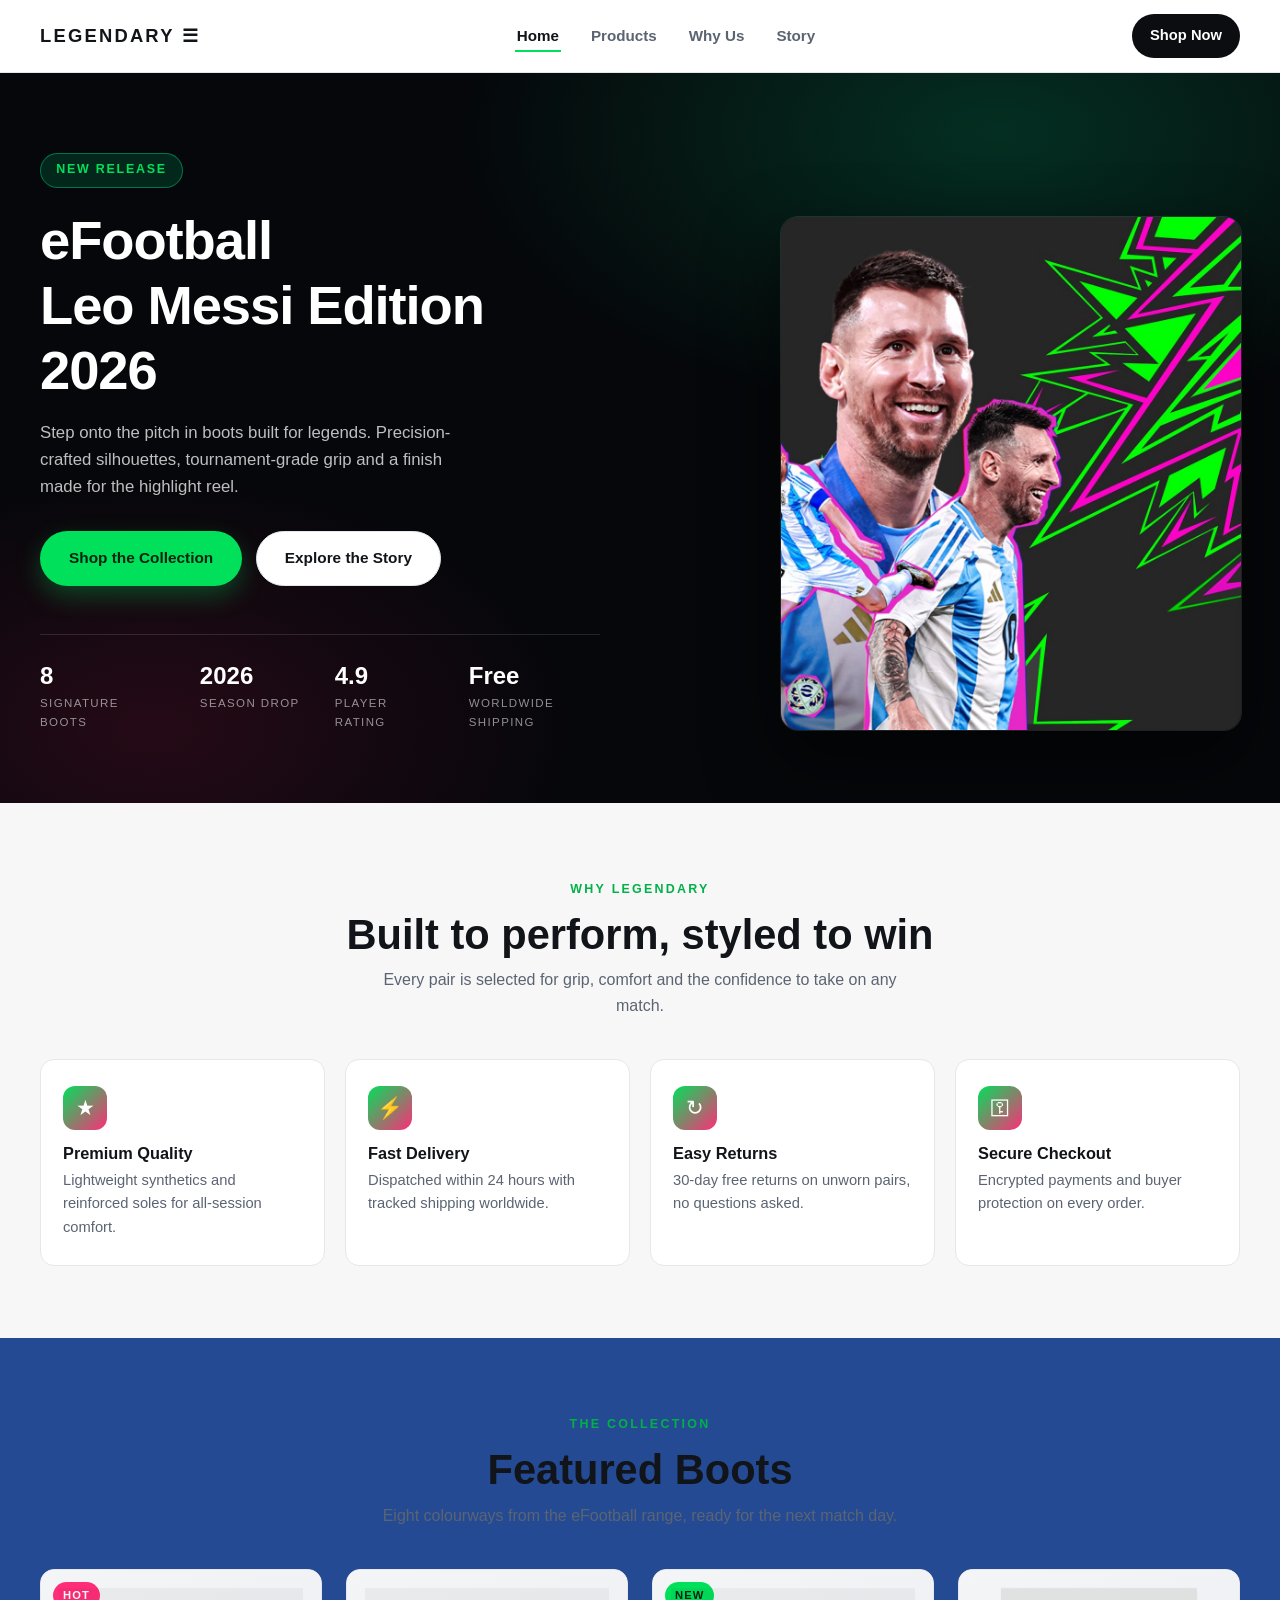
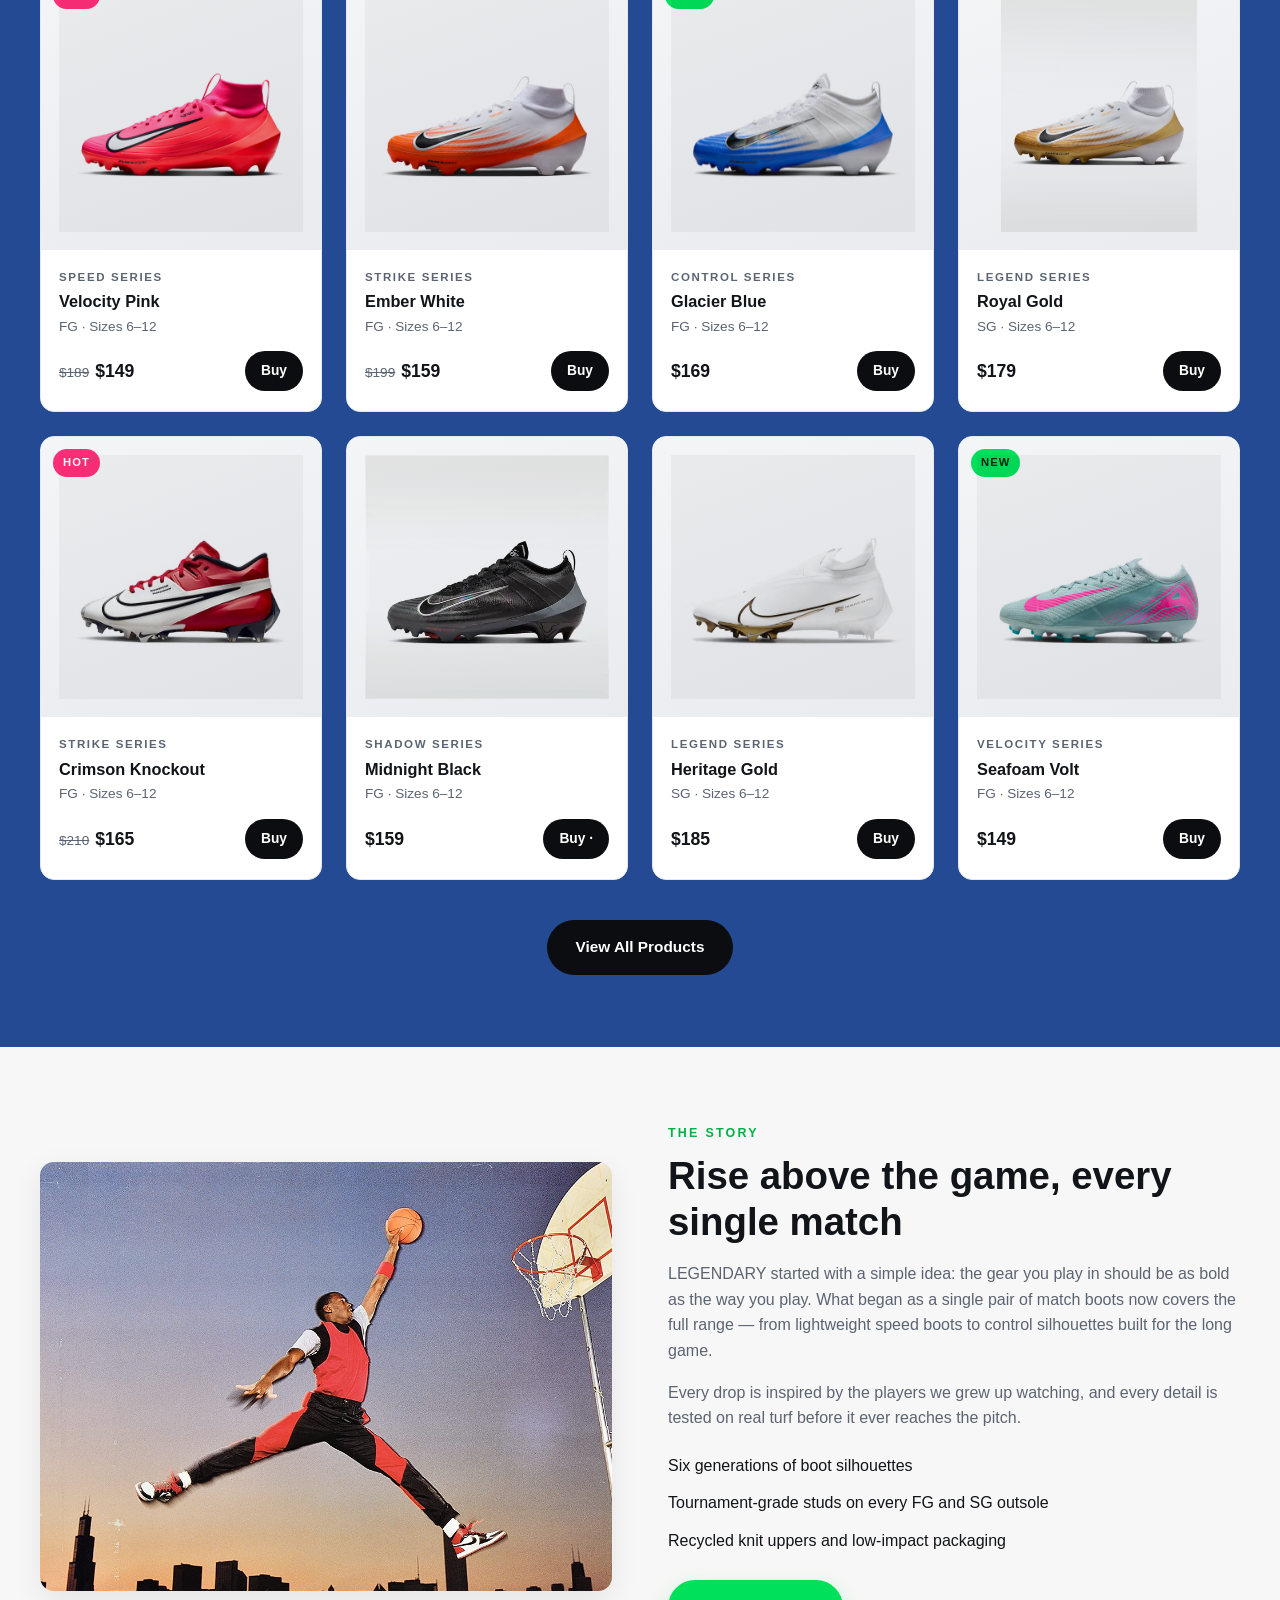
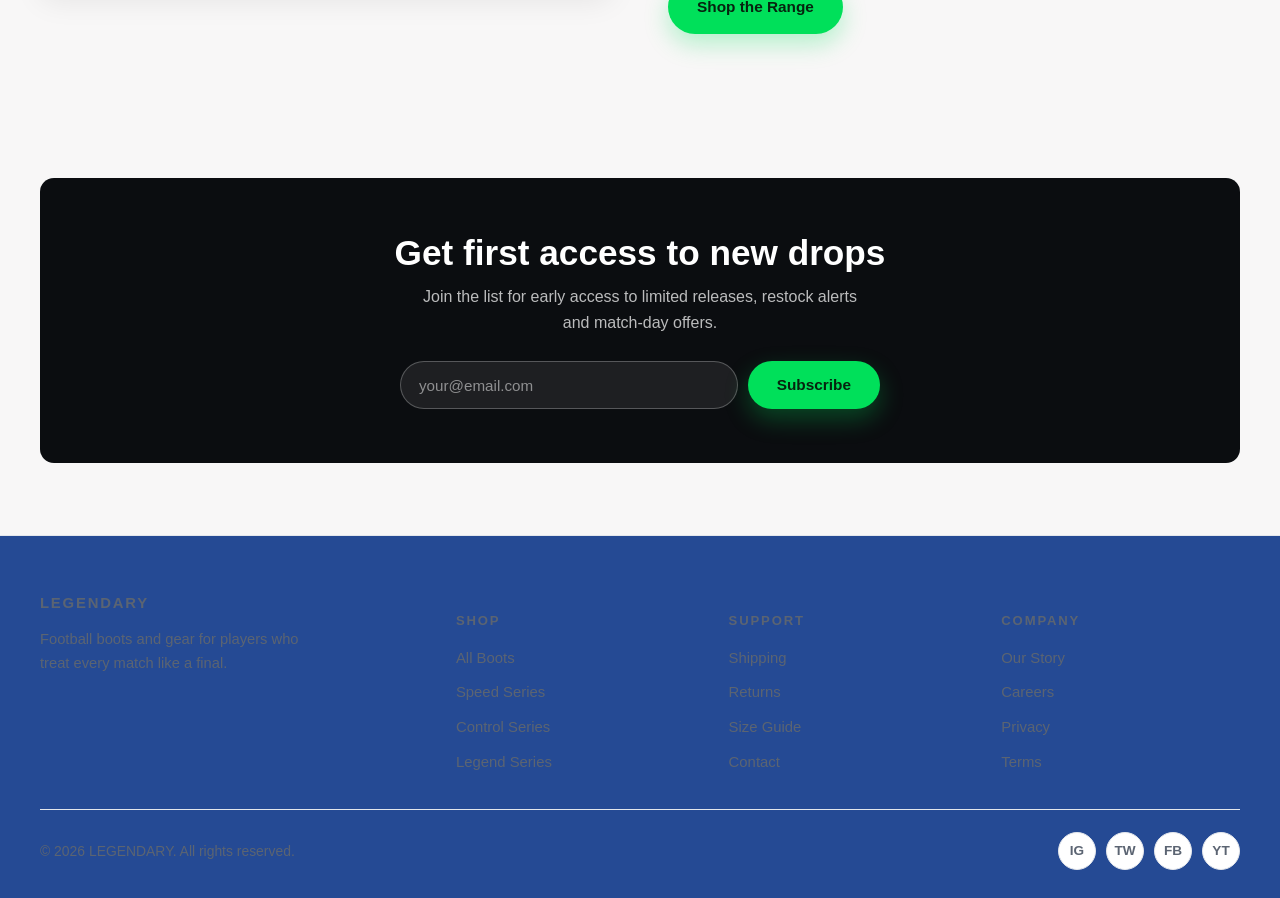
==== home.html @ e217bd6c "commit code" ====
<!DOCTYPE html>
<html lang="en">
<head>
    <meta charset="UTF-8">
    <meta name="viewport" content="width=device-width, initial-scale=1.0">
    <meta name="description" content="LEGENDARY — official eFootball boots and gear. Featured Messi Edition 2026.">
    <title>LEGENDARY — eFootball Store</title>
    <link rel="stylesheet" href="style.css">
</head>
<body>

    <header class="site-header">
        <div class="container">
            <nav class="nav">
                <a class="brand" href="home.html">
                    <span>LEGENDARY &#9776;</span>
                </a>

                <ul class="nav-links" id="navLinks">
                    <li><a href="home.html" class="active">Home</a></li>
                    <li><a href="#products">Products</a></li>
                    <li><a href="#features">Why Us</a></li>
                    <li><a href="#story">Story</a></li>
                </ul>

                <a class="nav-cta" href="#products">Shop Now</a>

                <button class="nav-toggle" id="navToggle" aria-label="Toggle menu" aria-expanded="true">&#9776;</button>
            </nav>
        </div>
    </header>

    <section class="hero">
        <div class="container">
            <div class="hero__grid">
                <div class="hero__content">
                    <span class="hero__tag">New Release</span>
                    <h1>eFootball<br>Leo Messi Edition 2026</h1>
                    <p>Step onto the pitch in boots built for legends. Precision-crafted silhouettes, tournament-grade grip and a finish made for the highlight reel.</p>
                    <div class="hero__actions">
                        <a class="btn btn--primary" href="product.html">Shop the Collection</a>
                        <a class="btn btn--ghost" href="#story">Explore the Story</a>
                    </div>
                    <div class="hero__stats">
                        <div><strong>8</strong><span>Signature Boots</span></div>
                        <div><strong>2026</strong><span>Season Drop</span></div>
                        <div><strong>4.9</strong><span>Player Rating</span></div>
                        <div><strong>Free</strong><span>Worldwide Shipping</span></div>
                    </div>
                </div>
                <div class="hero__art">
                    <img src="hero-art.jpg" alt="Leo Messi in the Argentina kit for the eFootball Legend Edition 2026 artwork">
                </div>
            </div>
        </div>
    </section>


    <section class="section" id="features">
        <div class="container">
            <div class="section-head">
                <span class="eyebrow">Why LEGENDARY</span>
                <h2>Built to perform, styled to win</h2>
                <p>Every pair is selected for grip, comfort and the confidence to take on any match.</p>
            </div>

            <div class="features">
                <article class="feature">
                    <div class="feature__icon">&#9733;</div>
                    <h3>Premium Quality</h3>
                    <p>Lightweight synthetics and reinforced soles for all-session comfort.</p>
                </article>
                <article class="feature">
                    <div class="feature__icon">&#9889;</div>
                    <h3>Fast Delivery</h3>
                    <p>Dispatched within 24 hours with tracked shipping worldwide.</p>
                </article>
                <article class="feature">
                    <div class="feature__icon">&#8635;</div>
                    <h3>Easy Returns</h3>
                    <p>30-day free returns on unworn pairs, no questions asked.</p>
                </article>
                <article class="feature">
                    <div class="feature__icon">&#9919;</div>
                    <h3>Secure Checkout</h3>
                    <p>Encrypted payments and buyer protection on every order.</p>
                </article>
            </div>
        </div>
    </section>


    <section class="section section--muted" id="products">
        <div class="container">
            <div class="section-head">
                <span class="eyebrow">The Collection</span>
                <h2>Featured Boots</h2>
                <p>Eight colourways from the eFootball range, ready for the next match day.</p>
            </div>

            <div class="product-grid">
                <article class="product-card">
                    <div class="product-card__media">
                        <span class="badge badge--hot">Hot</span>
                        <img src="image.png" alt="Pink Nike football boot">
                    </div>
                    <div class="product-card__body">
                        <span class="product-card__cat">Speed Series</span>
                        <h3>Velocity Pink</h3>
                        <p class="product-card__meta">FG &middot; Sizes 6&ndash;12</p>
                        <div class="product-card__foot">
                            <span class="price"><s>$189</s>$149</span>
                            <a class="btn--buy" href="product.html">Buy</a>
                        </div>
                    </div>
                </article>

                <article class="product-card">
                    <div class="product-card__media">
                        <img src="image copy.png" alt="White and orange football boot">
                    </div>
                    <div class="product-card__body">
                        <span class="product-card__cat">Strike Series</span>
                        <h3>Ember White</h3>
                        <p class="product-card__meta">FG &middot; Sizes 6&ndash;12</p>
                        <div class="product-card__foot">
                            <span class="price"><s>$199</s>$159</span>
                            <a class="btn--buy" href="product.html">Buy</a>
                        </div>
                    </div>
                </article>

                <article class="product-card">
                    <div class="product-card__media">
                        <span class="badge badge--new">New</span>
                        <img src="image copy 2.png" alt="White and blue football boot">
                    </div>
                    <div class="product-card__body">
                        <span class="product-card__cat">Control Series</span>
                        <h3>Glacier Blue</h3>
                        <p class="product-card__meta">FG &middot; Sizes 6&ndash;12</p>
                        <div class="product-card__foot">
                            <span class="price">$169</span>
                            <a class="btn--buy" href="product.html">Buy</a>
                        </div>
                    </div>
                </article>

                <article class="product-card">
                    <div class="product-card__media">
                        <img src="image copy 3.png" alt="White and gold football boot">
                    </div>
                    <div class="product-card__body">
                        <span class="product-card__cat">Legend Series</span>
                        <h3>Royal Gold</h3>
                        <p class="product-card__meta">SG &middot; Sizes 6&ndash;12</p>
                        <div class="product-card__foot">
                            <span class="price">$179</span>
                            <a class="btn--buy" href="product.html">Buy</a>
                        </div>
                    </div>
                </article>

                <article class="product-card">
                    <div class="product-card__media">
                        <span class="badge badge--hot">Hot</span>
                        <img src="image copy 4.png" alt="Red and white football boot">
                    </div>
                    <div class="product-card__body">
                        <span class="product-card__cat">Strike Series</span>
                        <h3>Crimson Knockout</h3>
                        <p class="product-card__meta">FG &middot; Sizes 6&ndash;12</p>
                        <div class="product-card__foot">
                            <span class="price"><s>$210</s>$165</span>
                            <a class="btn--buy" href="product.html">Buy</a>
                        </div>
                    </div>
                </article>

                <article class="product-card">
                    <div class="product-card__media">
                        <img src="image copy 5.png" alt="Black football boot">
                    </div>
                    <div class="product-card__body">
                        <span class="product-card__cat">Shadow Series</span>
                        <h3>Midnight Black</h3>
                        <p class="product-card__meta">FG &middot; Sizes 6&ndash;12</p>
                        <div class="product-card__foot">
                            <span class="price">$159</span>
                            <a class="btn--buy" href="product.html">Buy &middot;</a>
                        </div>
                    </div>
                </article>

                <article class="product-card">
                    <div class="product-card__media">
                        <img src="image copy 6.png" alt="White and gold football boot with gold studs">
                    </div>
                    <div class="product-card__body">
                        <span class="product-card__cat">Legend Series</span>
                        <h3>Heritage Gold</h3>
                        <p class="product-card__meta">SG &middot; Sizes 6&ndash;12</p>
                        <div class="product-card__foot">
                            <span class="price">$185</span>
                            <a class="btn--buy" href="product.html">Buy</a>
                        </div>
                    </div>
                </article>

                <article class="product-card">
                    <div class="product-card__media">
                        <span class="badge badge--new">New</span>
                        <img src="image copy 7.png" alt="Teal and pink football boot">
                    </div>
                    <div class="product-card__body">
                        <span class="product-card__cat">Velocity Series</span>
                        <h3>Seafoam Volt</h3>
                        <p class="product-card__meta">FG &middot; Sizes 6&ndash;12</p>
                        <div class="product-card__foot">
                            <span class="price">$149</span>
                            <a class="btn--buy" href="product.html">Buy</a>
                        </div>
                    </div>
                </article>
            </div>

            <div style="text-align:center; margin-top:40px;">
                <a class="btn btn--dark" href="product.html">View All Products</a>
            </div>
        </div>
    </section>

    <section class="section" id="story">
        <div class="container">
            <div class="story">
                <div class="story__media">
                    <img src="poster.jpg" alt="Athlete leaping through the air against a city skyline backdrop">
                </div>
                <div class="story__body">
                    <span class="eyebrow">The Story</span>
                    <h2>Rise above the game, every single match</h2>
                    <p>LEGENDARY started with a simple idea: the gear you play in should be as bold as the way you play. What began as a single pair of match boots now covers the full range &mdash; from lightweight speed boots to control silhouettes built for the long game.</p>
                    <p>Every drop is inspired by the players we grew up watching, and every detail is tested on real turf before it ever reaches the pitch.</p>
                    <ul class="checklist">
                        <li>Six generations of boot silhouettes</li>
                        <li>Tournament-grade studs on every FG and SG outsole</li>
                        <li>Recycled knit uppers and low-impact packaging</li>
                    </ul>
                    <a class="btn btn--primary" href="product.html">Shop the Range</a>
                </div>
            </div>
        </div>
    </section>

    <section class="section">
        <div class="container">
            <div class="newsletter">
                <h2>Get first access to new drops</h2>
                <p>Join the list for early access to limited releases, restock alerts and match-day offers.</p>
                <form class="newsletter__form">
                    <input type="email" placeholder="your@email.com" required aria-label="Email address">
                    <button class="btn btn--primary"  type="submit">Subscribe</button>
                </form>
            </div>
        </div>
    </section>

    <footer class="site-footer">
        <div class="container">
            <div class="footer__grid">
                <div class="footer__brand">
                    <a class="brand" href="home.html">
                        <span>LEGENDARY</span>
                    </a>
                    <p>Football boots and gear for players who treat every match like a final.</p>
                </div>

                <div>
                    <h4>Shop</h4>
                    <ul>
                        <li><a href="product.html">All Boots</a></li>
                        <li><a href="product.html#featured">Speed Series</a></li>
                        <li><a href="product.html#featured">Control Series</a></li>
                        <li><a href="product.html#featured">Legend Series</a></li>
                    </ul>
                </div>

                <div>
                    <h4>Support</h4>
                    <ul>
                        <li><a href="#">Shipping</a></li>
                        <li><a href="#">Returns</a></li>
                        <li><a href="#">Size Guide</a></li>
                        <li><a href="#">Contact</a></li>
                    </ul>
                </div>

                <div>
                    <h4>Company</h4>
                    <ul>
                        <li><a href="#story">Our Story</a></li>
                        <li><a href="#">Careers</a></li>
                        <li><a href="#">Privacy</a></li>
                        <li><a href="#">Terms</a></li>
                    </ul>
                </div>
            </div>

            <div class="footer__bottom">
                <span>&copy; 2026 LEGENDARY. All rights reserved.</span>
                <div class="socials">
                    <a href="#" aria-label="Instagram">IG</a>
                    <a href="#" aria-label="Twitter">TW</a>
                    <a href="#" aria-label="Facebook">FB</a>
                    <a href="#" aria-label="YouTube">YT</a>
                </div>
            </div>
        </div>
    </footer>

</body>
</html>
---- style.css ----
:root {
  --bg: #f8f7f7;
  --surface: rgb(37, 74, 148);
  --text: #111418;
  --muted: #5b6472;
  --line: #e4e7ec;

  --brand: #00e05a;
  --brand-dark: #00b148;
  --pink: #ff2d78;
  --dark: #0b0d10;

  --radius: 14px;
  --shadow: 0 10px 30px rgba(0, 0, 0, .08);
  --max: 1200px;
}

html {
  scroll-behavior: smooth;
  scroll-padding-top: 80px;
}

body {
  margin: 0;
  background: var(--bg);
  color: var(--text);
  font-family: "Segoe UI", Roboto, Helvetica, Arial, sans-serif;
  line-height: 1.6;
  
}

img {
  max-width: 100%;
  display: block;
}

a {
  color: inherit;
  text-decoration: none;
}

h1,
h2,
h3 {
  line-height: 1.2;
  margin: 0 0 .5rem;
}

.container {
  width: 100%;
  max-width: var(--max);
  margin: 0 auto;
  padding: 0 20px;
}

.section {
  padding: 72px 0;
}

.section--muted {
  background: var(--surface);
}

.section-head {
  text-align: center;
  margin-bottom: 40px;
}

.section-head h2 {
  font-size: clamp(1.8rem, 4vw, 2.6rem);
}

.section-head p {
  color: var(--muted);
  margin: 0 auto;
  max-width: 60ch;
}

.eyebrow {
  display: inline-block;
  font-size: .78rem;
  letter-spacing: .18em;
  text-transform: uppercase;
  color: var(--brand-dark);
  font-weight: 700;
  margin-bottom: .6rem;
}

.site-header {
  position: sticky;
  top: 0;
  z-index: 50;
  background: rgba(255, 255, 255, .92);
  backdrop-filter: blur(10px);
  border-bottom: 1px solid var(--line);
}

.nav {
  display: flex;
  align-items: center;
  justify-content: space-between;
  gap: 20px;
  height: 72px;
}

.brand {
  display: flex;
  align-items: center;
  gap: 10px;
  font-weight: 800;
  font-size: 1.15rem;
  letter-spacing: .12em;
}

.nav-links {
  display: flex;
  align-items: center;
  gap: 28px;
  list-style: none;
  margin: 0;
  padding: 0;
}

.nav-links a {
  font-weight: 600;
  font-size: .95rem;
  color: var(--muted);
  padding: 6px 2px;
  border-bottom: 2px solid transparent;
  transition: color .2s, border-color .2s;
}

.nav-links a:hover {
  color: var(--text);
  border-color: var(--line);
}

.nav-links a.active {
  color: var(--text);
  border-color: var(--brand);
}

.nav-cta {
  display: inline-flex;
  align-items: center;
  gap: 8px;
  background: var(--dark);
  color: #fff;
  padding: 10px 18px;
  border-radius: 999px;
  font-weight: 600;
  font-size: .92rem;
  transition: transform .2s, background .2s;
}

.nav-cta:hover {
  background: #000;
  transform: translateY(-1px);
}

.nav-toggle {
  display: none;
  background: none;
  border: 1px solid var(--line);
  border-radius: 10px;
  padding: 8px 12px;
  font-size: 1.1rem;
  cursor: pointer;
}

.btn {
  display: inline-flex;
  align-items: center;
  justify-content: center;
  gap: 10px;
  padding: 14px 28px;
  border-radius: 999px;
  font-weight: 700;
  font-size: .96rem;
  border: 1px solid transparent;
  cursor: pointer;
  transition:
    transform .2s,
    box-shadow .2s,
    background .2s,
    color .2s;
}

.btn--primary {
  background: var(--brand);
  color: #06230f;
  box-shadow: 0 10px 24px rgba(0, 224, 90, .28);
}

.btn--primary:hover {
  background: var(--brand-dark);
  color: #fff;
  transform: translateY(-2px);
}

.btn--dark {
  background: var(--dark);
  color: #fff;
}

.btn--dark:hover {
  background: #000;
  transform: translateY(-2px);
}

.btn--ghost {
  border-color: var(--line);
  color: var(--text);
  background: #fff;
}

.btn--ghost:hover {
  border-color: var(--text);
  transform: translateY(-2px);
}

.hero {
  position: relative;
  overflow: hidden;
  background:
    radial-gradient(
      900px 480px at 78% 8%,
      rgba(0, 229, 140, .18),
      transparent 60%
    ),
    radial-gradient(
      700px 420px at 12% 90%,
      rgba(233, 30, 99, .14),
      transparent 62%
    ),
    #05070a;
  color: #fff;
}

.hero__grid {
  position: relative;
  display: grid;
  grid-template-columns: minmax(0, 1fr) minmax(0, .85fr);
  align-items: center;
  gap: 3rem;
  padding: 5rem 0 4.5rem;
}

.hero__content {
  max-width: 560px;
}

.hero__art {
  position: relative;
  align-self: end;
  justify-self: end;
  width: 100%;
  max-width: 460px;
}

.hero__art img {
  display: block;
  width: 100%;
  height: auto;
  border-radius: 18px;
  border: 1px solid rgba(255, 255, 255, .1);
  box-shadow: 0 30px 70px rgba(0, 0, 0, .55);
  object-fit: cover;
}

.hero__tag {
  display: inline-block;
  padding: .4rem .95rem;
  margin-bottom: 1.25rem;
  border-radius: 999px;
  background: rgba(0, 229, 140, .14);
  border: 1px solid rgba(0, 229, 140, .4);
  color: var(--brand);
  font-size: .78rem;
  font-weight: 700;
  letter-spacing: .14em;
  text-transform: uppercase;
}

.hero h1 {
  font-size: clamp(2.1rem, 4.6vw, 3.4rem);
  font-weight: 800;
  letter-spacing: -.02em;
  margin-bottom: 1rem;
}

.hero p {
  color: rgba(255, 255, 255, .74);
  font-size: 1.05rem;
  max-width: 46ch;
  margin-bottom: 1.9rem;
}

.hero__actions {
  display: flex;
  flex-wrap: wrap;
  gap: .85rem;
  margin-bottom: 3rem;
}

.hero__stats {
  display: grid;
  grid-template-columns: repeat(4, auto);
  justify-content: start;
  gap: 2.2rem;
  padding-top: 1.75rem;
  border-top: 1px solid rgba(255, 255, 255, .12);
}

.hero__stats strong {
  display: block;
  font-size: 1.5rem;
  font-weight: 800;
  color: #fff;
  line-height: 1.1;
}

.hero__stats span {
  display: block;
  margin-top: .3rem;
  font-size: .72rem;
  letter-spacing: .12em;
  text-transform: uppercase;
  color: rgba(255, 255, 255, .55);
}

.detail__actions {
  display: flex;
  flex-wrap: wrap;
  gap: .85rem;
  margin: 1.6rem 0;
}

.features {
  display: grid;
  grid-template-columns: repeat(4, 1fr);
  gap: 20px;
}

.feature {
  background: #fff;
  border: 1px solid var(--line);
  border-radius: var(--radius);
  padding: 26px 22px;
  transition:
    transform .2s,
    box-shadow .2s,
    border-color .2s;
}

.feature:hover {
  transform: translateY(-4px);
  box-shadow: var(--shadow);
  border-color: #d6dbe2;
}

.feature__icon {
  width: 44px;
  height: 44px;
  border-radius: 12px;
  display: grid;
  place-items: center;
  font-size: 1.3rem;
  background: linear-gradient(
    135deg,
    var(--brand),
    var(--pink)
  );
  color: #fff;
  margin-bottom: 14px;
}

.feature h3 {
  font-size: 1.02rem;
  margin-bottom: .35rem;
}

.feature p {
  margin: 0;
  color: var(--muted);
  font-size: .92rem;
}

.product-grid {
  display: grid;
  grid-template-columns: repeat(4, 1fr);
  gap: 24px;
}

.product-card {
  background: #fff;
  border: 1px solid var(--line);
  border-radius: var(--radius);
  overflow: hidden;
  display: flex;
  flex-direction: column;
  transition:
    transform .25s,
    box-shadow .25s,
    border-color .25s;
}

.product-card:hover {
  transform: translateY(-6px);
  box-shadow: var(--shadow);
  border-color: #d6dbe2;
}

.product-card__media {
  position: relative;
  background: linear-gradient(
    160deg,
    #f4f5f7,
    #e9ebef
  );
  aspect-ratio: 1 / 1;
  overflow: hidden;
}

.product-card__media img {
  position: absolute;
  inset: 18px;
  width: calc(100% - 36px);
  height: calc(100% - 36px);
  object-fit: contain;
  mix-blend-mode: multiply;
  transition: transform .35s ease;
}

.product-card:hover .product-card__media img {
  transform: scale(1.06);
}

.badge {
  position: absolute;
  top: 12px;
  left: 12px;
  background: var(--dark);
  color: #fff;
  font-size: .7rem;
  font-weight: 700;
  letter-spacing: .1em;
  text-transform: uppercase;
  padding: 5px 10px;
  border-radius: 999px;
}

.badge--hot {
  background: var(--pink);
}

.badge--new {
  background: var(--brand);
  color: #06230f;
}

.product-card__body {
  padding: 18px 18px 20px;
  display: flex;
  flex-direction: column;
  flex: 1;
}

.product-card__cat {
  font-size: .72rem;
  letter-spacing: .14em;
  text-transform: uppercase;
  color: var(--muted);
  font-weight: 700;
}

.product-card h3 {
  font-size: 1.02rem;
  margin: 6px 0 4px;
}

.product-card__meta {
  font-size: .85rem;
  color: var(--muted);
  margin: 0 0 14px;
}

.product-card__foot {
  margin-top: auto;
  display: flex;
  align-items: center;
  justify-content: space-between;
  gap: 12px;
}

.price {
  font-weight: 800;
  font-size: 1.1rem;
}

.price s {
  font-weight: 500;
  font-size: .85rem;
  color: var(--muted);
  margin-right: 6px;
}

.btn--buy {
  padding: 9px 16px;
  font-size: .86rem;
  background: var(--dark);
  color: #fff;
  border-radius: 999px;
  font-weight: 700;
  transition: background .2s;
}

.btn--buy:hover {
  background: var(--brand);
  color: #06230f;
}

.breadcrumb {
  font-size: .86rem;
  color: var(--muted);
  padding: 20px 0;
}

.breadcrumb a:hover {
  color: var(--text);
  text-decoration: underline;
}

.detail {
  display: grid;
  grid-template-columns: 1.05fr .95fr;
  gap: 56px;
  align-items: start;
  padding-bottom: 72px;
}

.detail__media {
  background: linear-gradient(
    160deg,
    #f4f5f7,
    #e9ebef
  );
  border: 1px solid var(--line);
  border-radius: var(--radius);
  aspect-ratio: 1 / 1;
  display: grid;
  place-items: center;
  padding: 28px;
  position: sticky;
  top: 96px;
}

.detail__media img {
  width: 100%;
  height: 100%;
  object-fit: contain;
  mix-blend-mode: multiply;
}

.detail h1 {
  font-size: clamp(1.8rem, 4vw, 2.6rem);
  margin: 6px 0 10px;
}

.detail__price {
  display: flex;
  align-items: baseline;
  gap: 12px;
  margin: 18px 0 6px;
}

.detail__price .now {
  font-size: 2rem;
  font-weight: 800;
}

.detail__price .was {
  color: var(--muted);
  text-decoration: line-through;
}

.detail__desc {
  color: var(--muted);
  margin: 0 0 24px;
}

.chips {
  display: flex;
  flex-wrap: wrap;
  gap: 10px;
  margin-bottom: 26px;
}

.chip {
  border: 1px solid var(--line);
  background: #fff;
  border-radius: 999px;
  padding: 8px 16px;
  font-size: .88rem;
  font-weight: 600;
  cursor: pointer;
  transition: all .2s;
}

.chip:hover {
  border-color: var(--text);
}

.chip.active {
  background: var(--dark);
  color: #fff;
  border-color: var(--dark);
}

.specs {
  border-top: 1px solid var(--line);
  margin-top: 28px;
}

.specs div {
  display: flex;
  justify-content: space-between;
  gap: 16px;
  padding: 13px 0;
  border-bottom: 1px solid var(--line);
  font-size: .93rem;
}

.specs dt {
  color: var(--muted);
}

.specs dd {
  margin: 0;
  font-weight: 600;
  text-align: right;
}

.story {
  display: grid;
  grid-template-columns: 1fr 1fr;
  gap: 56px;
  align-items: center;
}

.story__media {
  border-radius: var(--radius);
  overflow: hidden;
  box-shadow: var(--shadow);
  position: relative;
}

.story__media img {
  width: 100%;
  height: 100%;
  object-fit: cover;
  aspect-ratio: 4 / 3;
}

.story__body h2 {
  font-size: clamp(1.7rem, 3.5vw, 2.4rem);
  margin-bottom: 1rem;
}

.story__body p {
  color: var(--muted);
}

.checklist {
  list-style: none;
  padding: 0;
  margin: 22px 0 26px;
  display: grid;
  gap: 12px;
}

.checklist li {
  display: flex;
  gap: 12px;
  align-items: flex-start;
  font-size: 1rem;
}

.newsletter {
  background: var(--dark);
  color: #fff;
  border-radius: var(--radius);
  padding: 54px 40px;
  text-align: center;
}

.newsletter h2 {
  font-size: clamp(1.6rem, 3.5vw, 2.2rem);
  margin-bottom: .6rem;
}

.newsletter p {
  color: rgba(255, 255, 255, .72);
  max-width: 52ch;
  margin: 0 auto 26px;
}

.newsletter__form {
  display: flex;
  gap: 10px;
  max-width: 480px;
  margin: 0 auto;
}

.newsletter__form input {
  flex: 1;
  padding: 14px 18px;
  border-radius: 999px;
  border: 1px solid rgba(255, 255, 255, .25);
  background: rgba(255, 255, 255, .08);
  color: #fff;
  font-size: .95rem;
}

.newsletter__form input::placeholder {
  color: rgba(255, 255, 255, .5);
}

.newsletter__form input:focus {
  outline: 2px solid var(--brand);
}

.site-footer {
  background: var(--surface);
  border-top: 1px solid var(--line);
  padding: 56px 0 28px;
  margin-top: 0;
}

.footer__grid {
  display: grid;
  grid-template-columns: 1.6fr 1fr 1fr 1fr;
  gap: 34px;
  padding-bottom: 34px;
  border-bottom: 1px solid var(--line);
}

.footer__grid h4 {
  font-size: .82rem;
  letter-spacing: .14em;
  text-transform: uppercase;
  color: var(--muted);
  margin-bottom: 14px;
}

.footer__grid ul {
  list-style: none;
  padding: 0;
  margin: 0;
  display: grid;
  gap: 9px;
}

.footer__grid a {
  font-size: .93rem;
  color: var(--muted);
}

.footer__grid a:hover {
  color: var(--text);
}

.footer__brand p {
  color: var(--muted);
  font-size: .92rem;
  margin: 12px 0 0;
  max-width: 34ch;
}

.footer__bottom {
  padding-top: 22px;
  display: flex;
  flex-wrap: wrap;
  gap: 12px;
  justify-content: space-between;
  align-items: center;
  font-size: .87rem;
  color: var(--muted);
}

.socials {
  display: flex;
  gap: 10px;
}

.socials a {
  width: 36px;
  height: 36px;
  border-radius: 50%;
  border: 1px solid var(--line);
  background: #fff;
  display: grid;
  place-items: center;
  font-size: .85rem;
  font-weight: 700;
}

.socials a:hover {
  background: var(--dark);
  color: #fff;
  border-color: var(--dark);
}

.filters {
  display: flex;
  flex-wrap: wrap;
  gap: 10px;
  justify-content: center;
  margin-bottom: 36px;
}

@media (max-width: 1024px) {
  .product-grid {
    grid-template-columns: repeat(3, 1fr);
  }

  .features {
    grid-template-columns: repeat(2, 1fr);
  }

  .footer__grid {
    grid-template-columns: repeat(2, 1fr);
  }

  .detail {
    gap: 36px;
  }

  .hero__grid {
    grid-template-columns: minmax(0, 1fr) minmax(0, .7fr);
    gap: 2rem;
  }

  .hero__art {
    max-width: 360px;
  }
}

@media (max-width: 860px) {
  .nav-toggle {
    display: block;
  }

  .nav-links {
    position: absolute;
    top: 72px;
    left: 0;
    right: 0;
    flex-direction: column;
    align-items: stretch;
    gap: 0;
    background: #fff;
    border-bottom: 1px solid var(--line);
    padding: 8px 20px 16px;
    display: none;
  }

  .nav-links.open {
    display: flex;
  }

  .nav-links a {
    display: block;
    padding: 12px 0;
    border-bottom: 1px solid var(--line);
  }

  .nav-cta {
    display: none;
  }

  .story {
    grid-template-columns: 1fr;
    gap: 32px;
  }

  .detail {
    grid-template-columns: 1fr;
  }

  .detail__media {
    position: static;
  }

  .hero__grid {
    grid-template-columns: 1fr;
    gap: 2.5rem;
    padding: 3.5rem 0 3rem;
  }

  .hero__art {
    justify-self: center;
    align-self: auto;
    max-width: 420px;
    order: -1;
  }

  .hero__content {
    max-width: 640px;
  }

  .hero__actions {
    margin-bottom: 2.25rem;
  }
}

@media (max-width: 640px) {
  .section {
    padding: 52px 0;
  }

  .product-grid {
    grid-template-columns: repeat(2, 1fr);
    gap: 16px;
  }

  .features {
    grid-template-columns: 1fr;
  }

  .footer__grid {
    grid-template-columns: 1fr;
  }

  .hero__stats {
    gap: 22px;
    grid-template-columns: repeat(2, minmax(0, 1fr));
  }

  .hero__art {
    max-width: 320px;
  }

  .hero__grid {
    padding: 2.75rem 0 2.5rem;
    gap: 2rem;
  }

  .hero__actions {
    width: 100%;
  }

  .hero__actions .btn {
    flex: 1 1 auto;
    justify-content: center;
  }

  .newsletter {
    padding: 40px 22px;
  }

  .newsletter__form {
    flex-direction: column;
  }

  .detail__media {
    padding: 16px;
  }
}
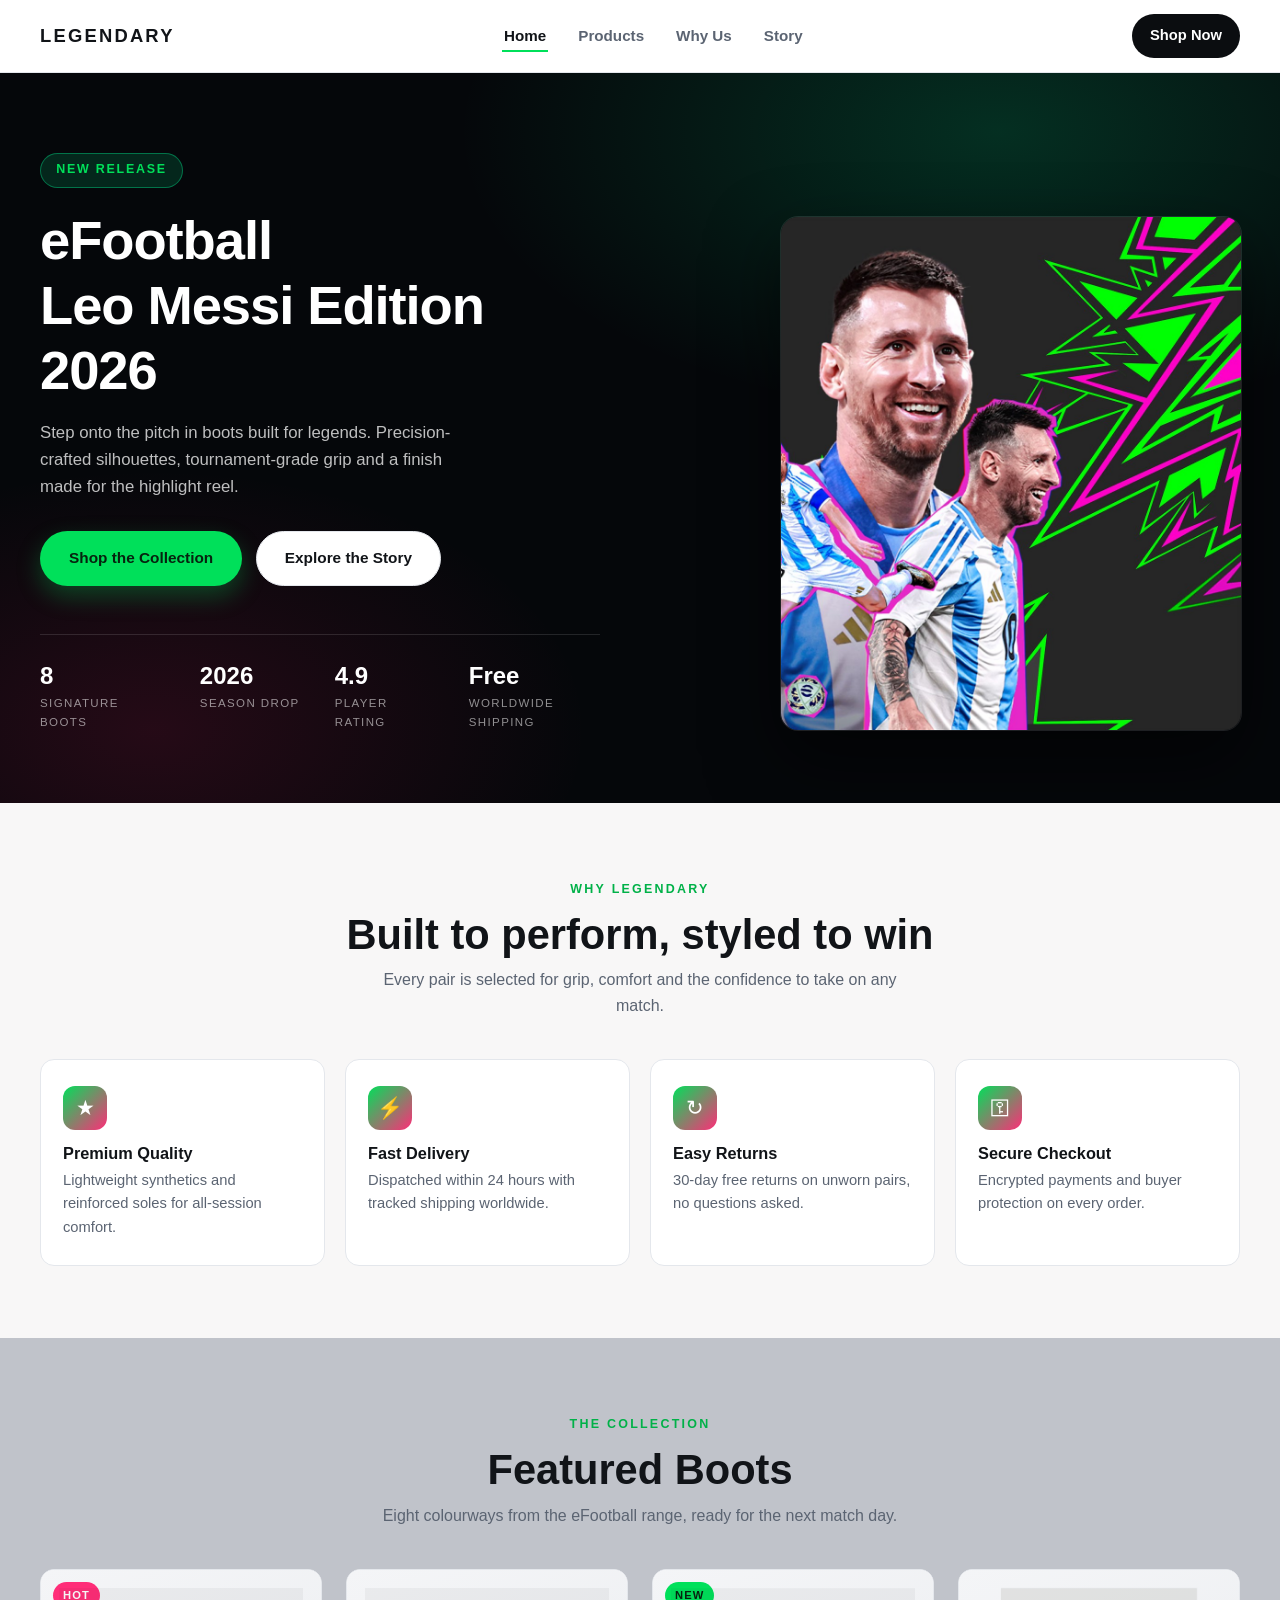
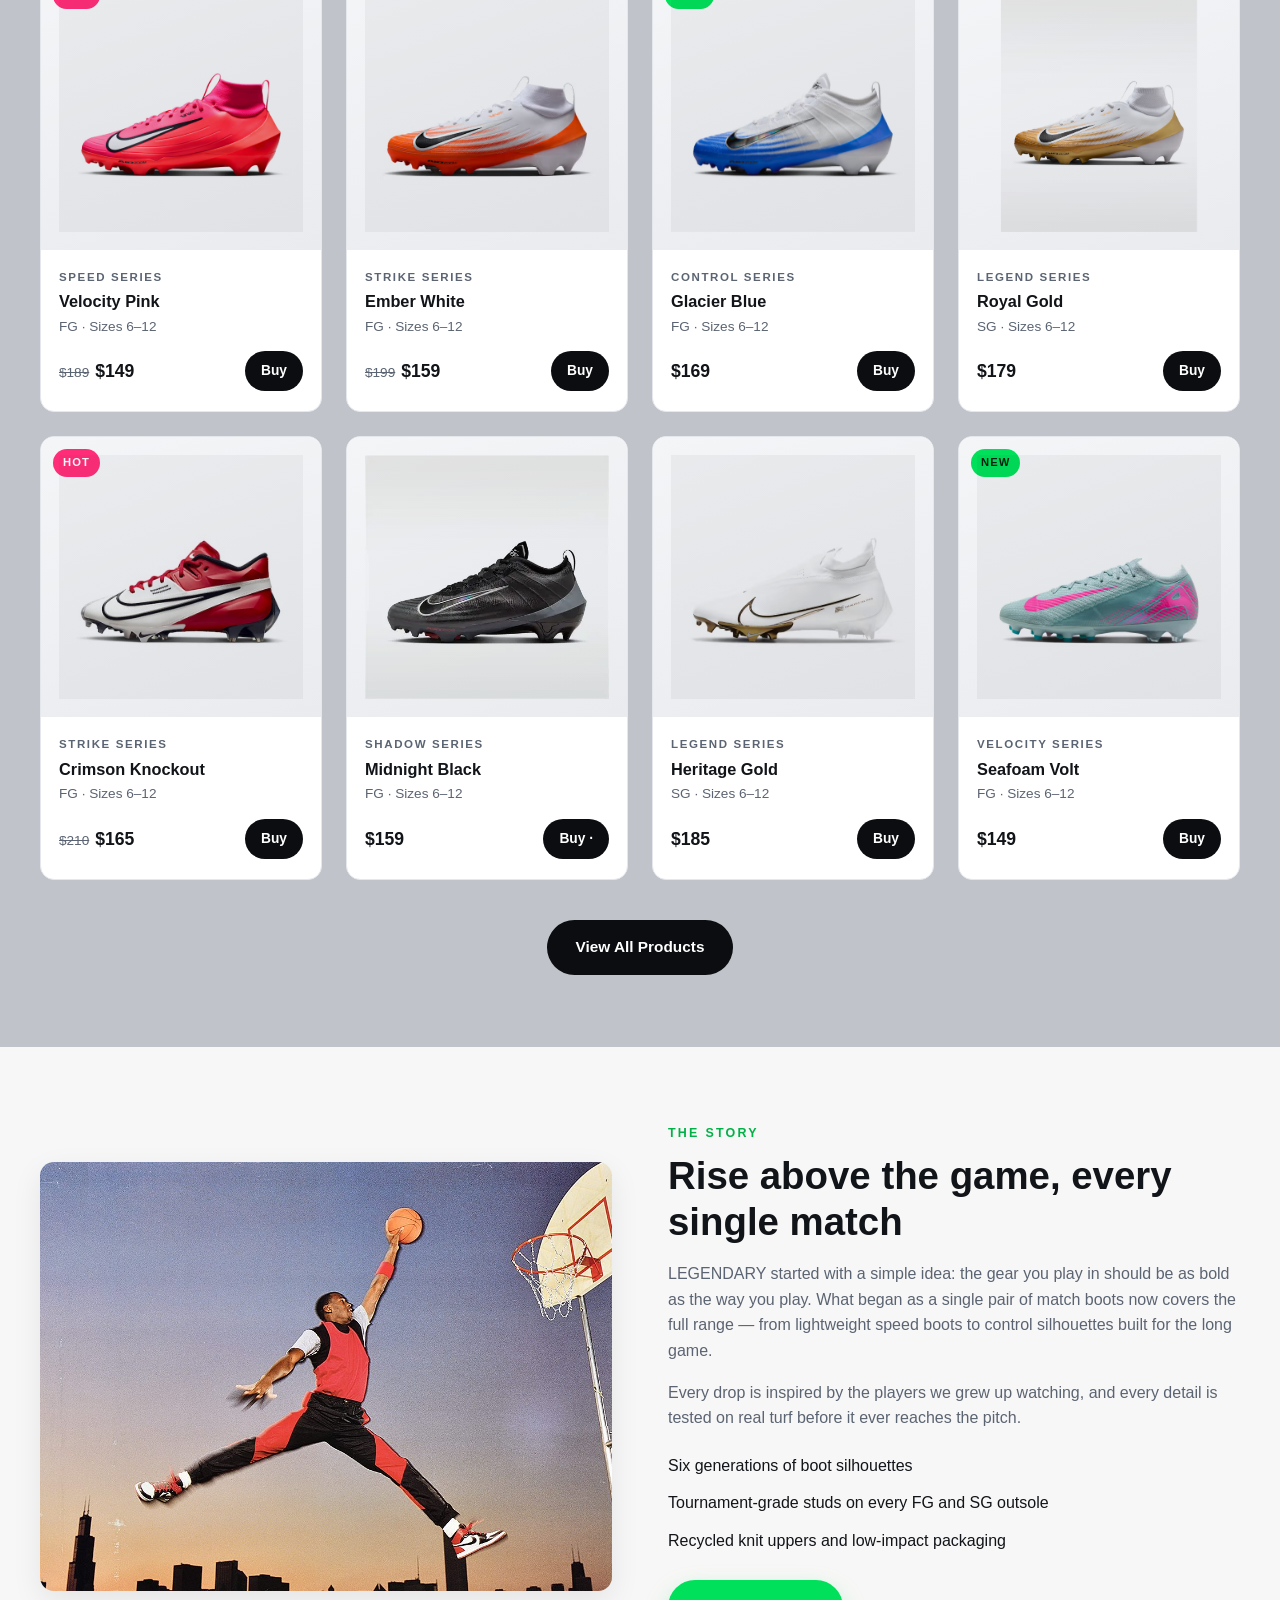
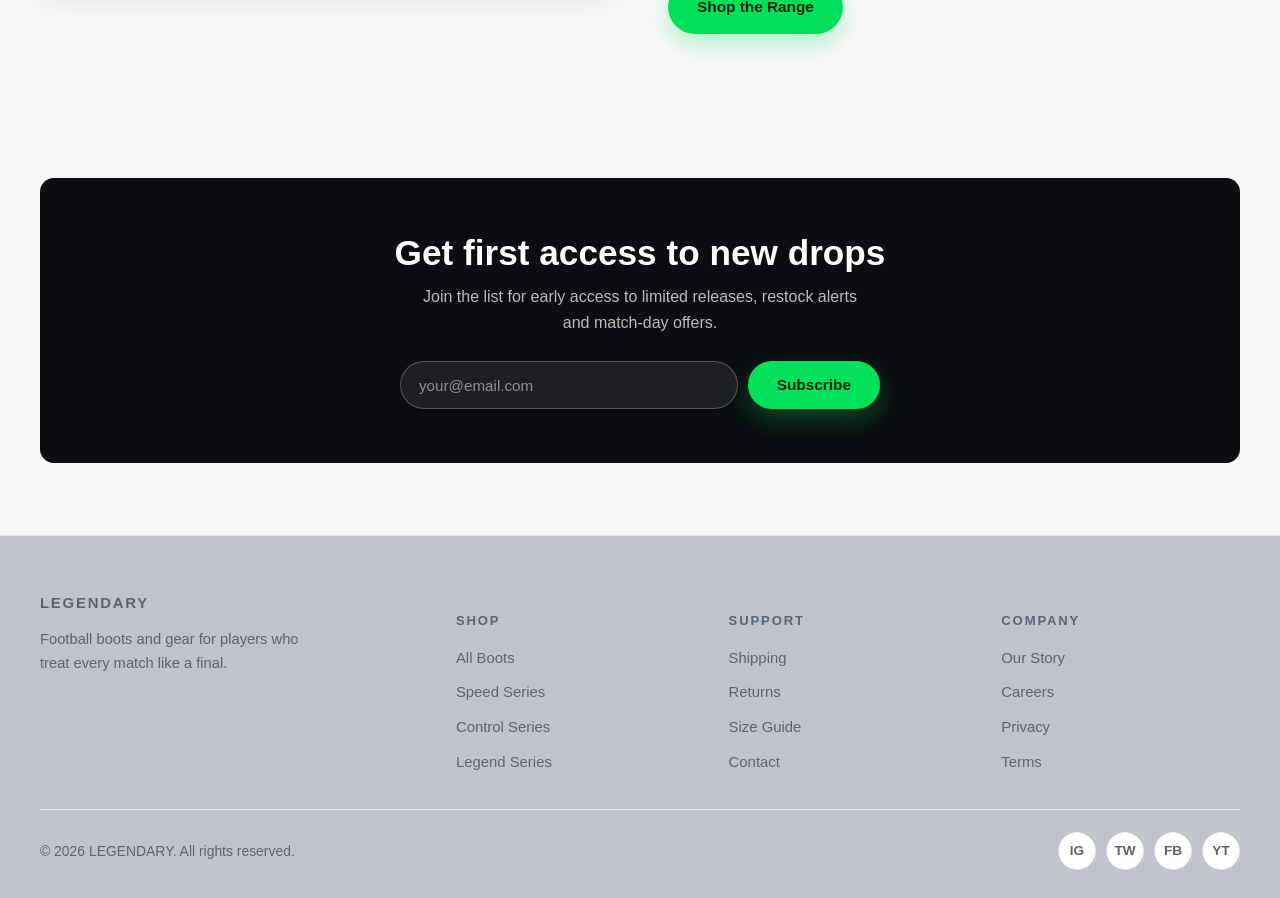
==== commit 4184e8f9: "commit change" ====
--- a/home.html
+++ b/home.html
@@ -12,12 +12,12 @@
     <header class="site-header">
         <div class="container">
             <nav class="nav">
-                <a class="brand" href="home.html">
-                    <span>LEGENDARY &#9776;</span>
+                <a class="brand" href="index.html">
+                    <span>LEGENDARY</span>
                 </a>
 
                 <ul class="nav-links" id="navLinks">
-                    <li><a href="home.html" class="active">Home</a></li>
+                    <li><a href="index.html" class="active">Home</a></li>
                     <li><a href="#products">Products</a></li>
                     <li><a href="#features">Why Us</a></li>
                     <li><a href="#story">Story</a></li>
@@ -269,7 +269,7 @@
         <div class="container">
             <div class="footer__grid">
                 <div class="footer__brand">
-                    <a class="brand" href="home.html">
+                    <a class="brand" href="index.html">
                         <span>LEGENDARY</span>
                     </a>
                     <p>Football boots and gear for players who treat every match like a final.</p>
--- a/style.css
+++ b/style.css
@@ -1,7 +1,7 @@
 
 :root {
   --bg: #f8f7f7;
-  --surface: rgb(37, 74, 148);
+  --surface: rgb(192, 195, 202);
   --text: #111418;
   --muted: #5b6472;
   --line: #e4e7ec;
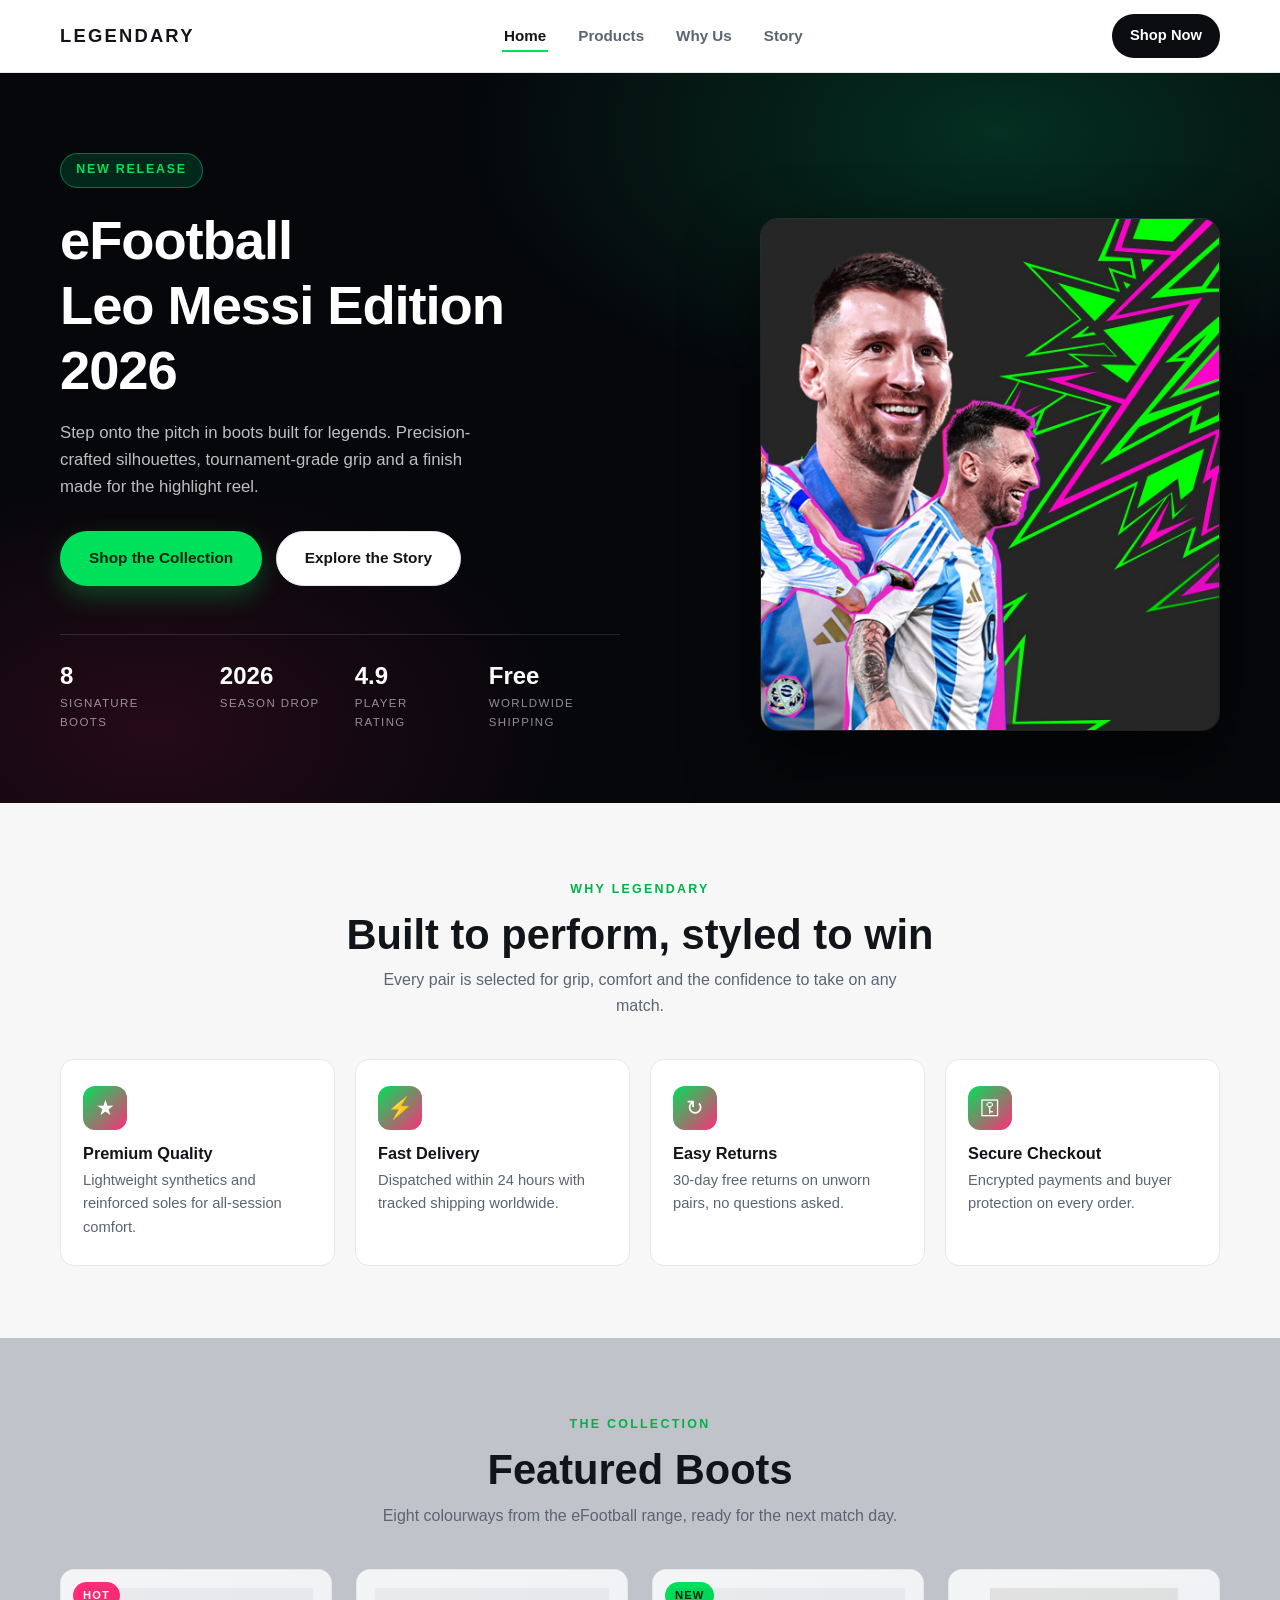
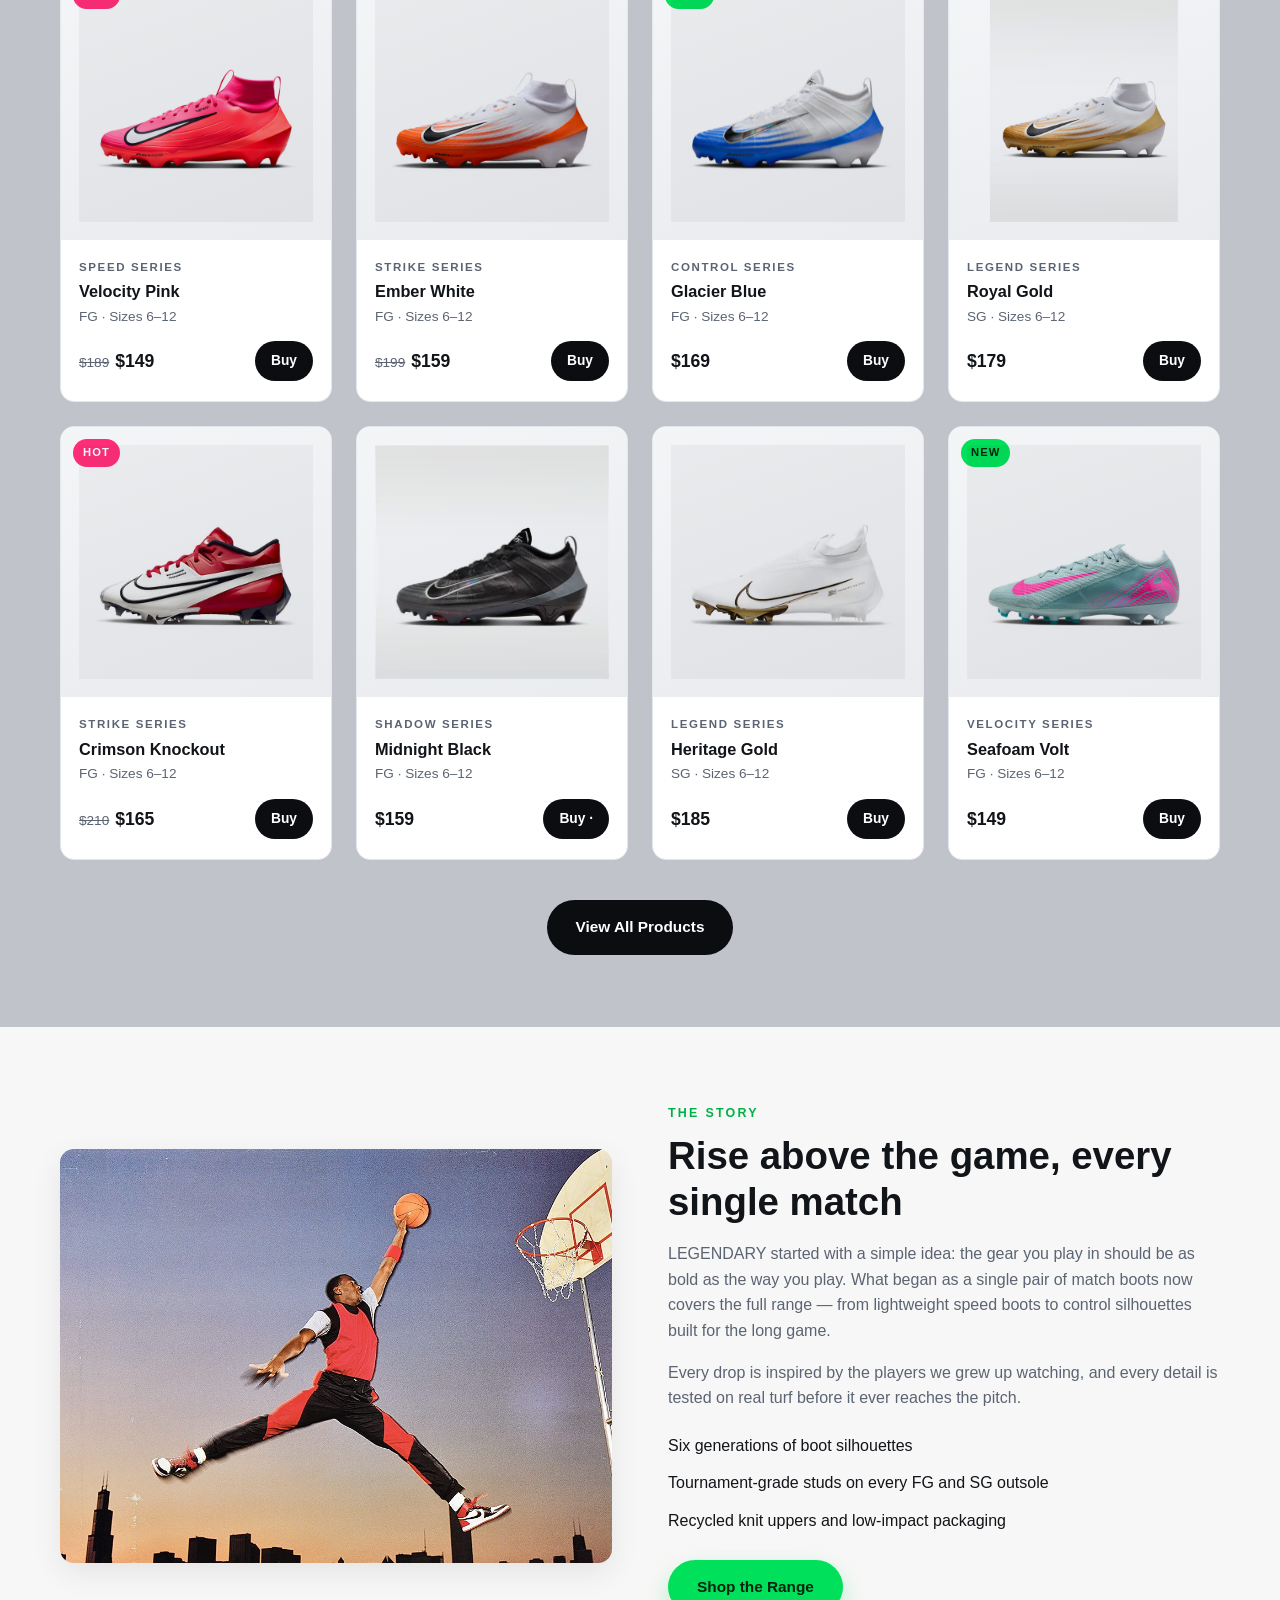
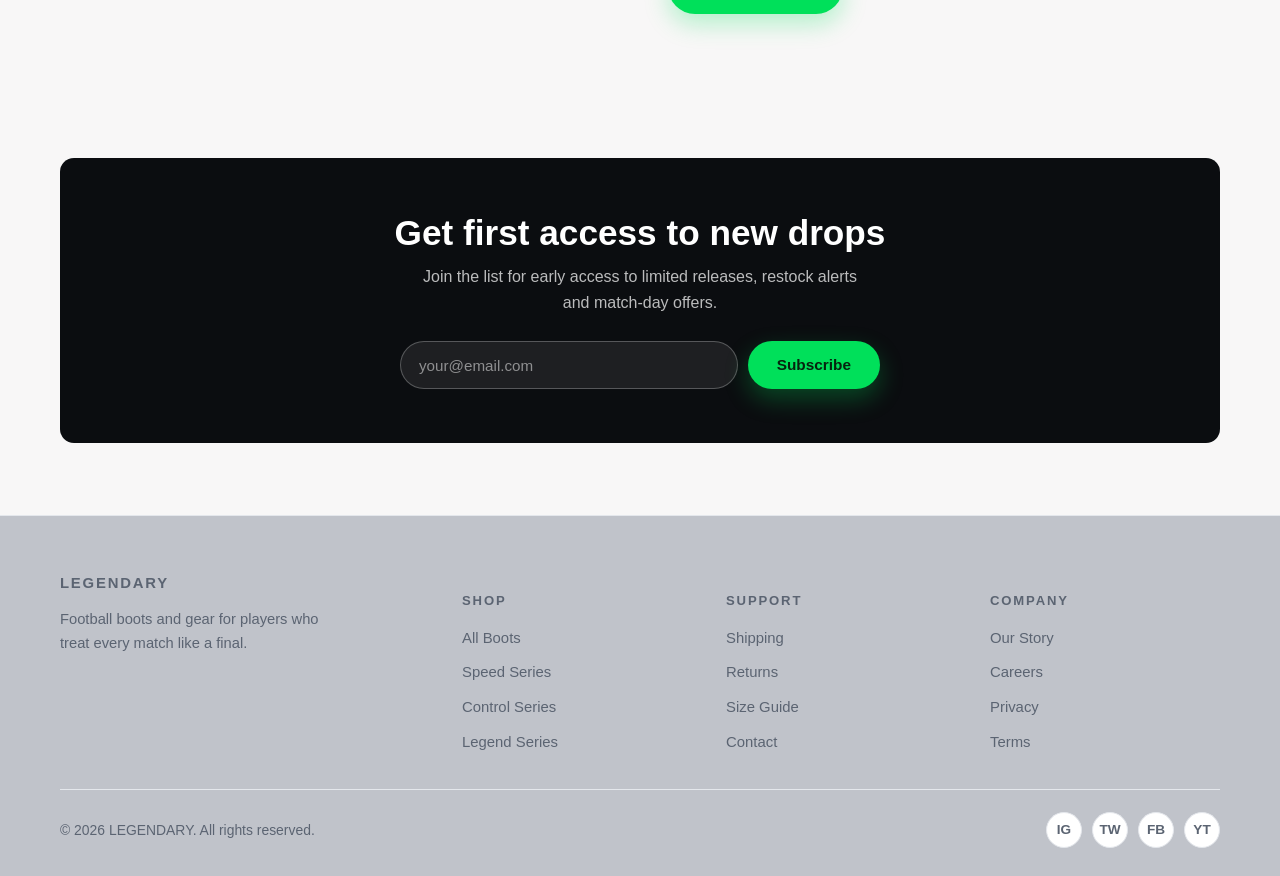
==== commit 9274a323: "update code" ====
--- a/home.html
+++ b/home.html
@@ -25,7 +25,7 @@
 
                 <a class="nav-cta" href="#products">Shop Now</a>
 
-                <button class="nav-toggle" id="navToggle" aria-label="Toggle menu" aria-expanded="true">&#9776;</button>
+                <button class="nav-toggle" id="navToggle" aria-label="Toggle menu" aria-controls="navLinks" aria-expanded="false">&#9776;</button>
             </nav>
         </div>
     </header>
@@ -318,5 +318,6 @@
         </div>
     </footer>
 
+    <script src="script.js" defer></script>
 </body>
 </html>
--- a/style.css
+++ b/style.css
@@ -14,6 +14,12 @@
   --radius: 14px;
   --shadow: 0 10px 30px rgba(0, 0, 0, .08);
   --max: 1200px;
+}
+
+*,
+*::before,
+*::after {
+  box-sizing: border-box;
 }
 
 html {
@@ -921,7 +927,7 @@
   }
 
   .product-grid {
-    grid-template-columns: repeat(2, 1fr);
+    grid-template-columns: repeat(auto-fit, minmax(min(100%, 145px), 1fr));
     gap: 16px;
   }
 
